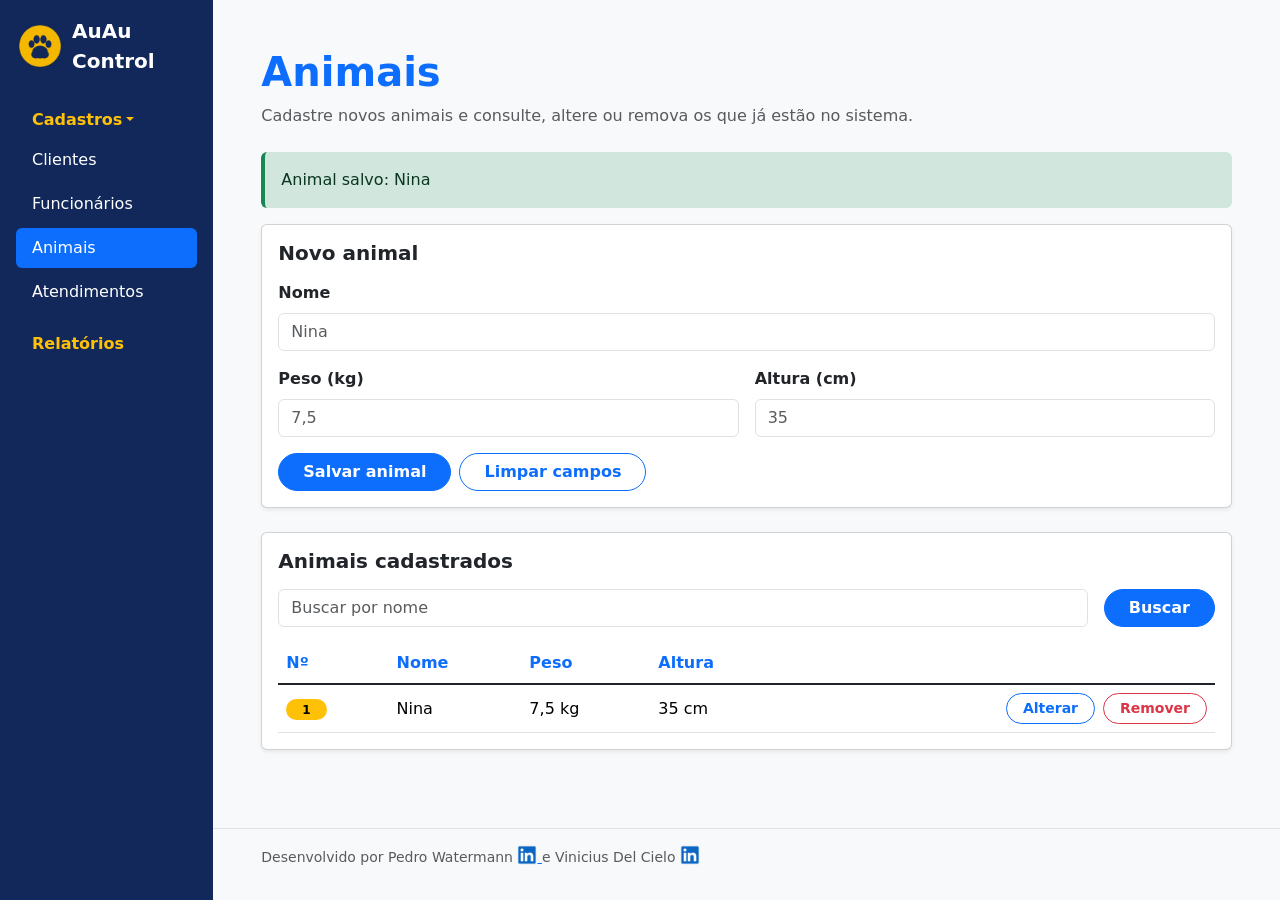
==== pages/animais.html @ a466da97 "Adição de estilização da barra lateral e borda nas sections" ====
<!DOCTYPE html>
<html lang="pt-BR">

<head>
    <meta charset="UTF-8">
    <meta name="viewport" content="width=device-width, initial-scale=1.0">
    <title>Animais | AuAu Control</title>

    <link rel="icon" href="../assets/img/icon.ico" type="image/x-icon">

    <link href="https://cdn.jsdelivr.net/npm/bootstrap@5.3.8/dist/css/bootstrap.min.css" rel="stylesheet">
    <link rel="stylesheet" href="../assets/css/reset.css">
    <link rel="stylesheet" href="../assets/css/variables.css">
    <link rel="stylesheet" href="../assets/css/global.css">
    <link rel="stylesheet" href="../assets/css/components.css">
</head>

<body class="d-md-flex min-vh-100 bg-body-tertiary" data-page="animais" data-path-base="../">
    <aside id="sidebar"></aside>

    <div class="flex-grow-1 d-flex flex-column overflow-x-auto">
        <main class="flex-grow-1 p-4 p-lg-5">
            <header class="mb-4">
                <h1 class="fw-bold text-primary">Animais</h1>
                <p class="text-body-secondary mb-0">Cadastre novos animais e consulte, altere ou remova os que já estão no sistema.</p>
            </header>

            <div class="alert alert-success border-0 border-start border-4 border-success" id="message" role="status">
                <!-- TODO: O texto abaixo é para testar o CSS. Será a view/controller que tornará este campo visível e preenchido (colocar um hidden depois) -->
                Animal salvo: Nina
            </div>

            <section class="card card-body shadow-sm mb-4">
                <h2 class="card-title fs-5 fw-bold mb-3">Novo animal</h2>

                <form id="form-animal" class="row g-3">
                    <input type="text" name="id" id="id" hidden>

                    <div class="col-12">
                        <label class="form-label fw-semibold" for="nome">Nome</label>
                        <input class="form-control" type="text" id="nome" name="nome" placeholder="Nina" required>
                    </div>

                    <div class="col-md-6">
                        <label class="form-label fw-semibold" for="peso">Peso (kg)</label>
                        <input class="form-control" type="number" id="peso" name="peso" placeholder="7,5" min="0" step="0.01" required>
                    </div>

                    <div class="col-md-6">
                        <label class="form-label fw-semibold" for="altura">Altura (cm)</label>
                        <input class="form-control" type="number" id="altura" name="altura" placeholder="35" min="0" step="0.1" required>
                    </div>

                    <div class="col-12 d-flex gap-2">
                        <button type="submit" class="btn btn-primary rounded-pill px-4 fw-bold">Salvar animal</button>
                        <button type="reset" class="btn btn-outline-primary rounded-pill px-4 fw-bold">Limpar campos</button>
                    </div>
                </form>
            </section>

            <section class="card card-body shadow-sm mb-4">
                <h2 class="card-title fs-5 fw-bold mb-3">Animais cadastrados</h2>

                <form role="search">
                    <div class="d-flex gap-3 mb-3">
                        <input class="form-control" type="text" name="busca" id="busca" placeholder="Buscar por nome"
                            aria-label="Buscar por nome">
                        <button class="btn btn-primary rounded-pill px-4 fw-bold">Buscar</button>
                    </div>
                </form>

                <table class="table align-middle mb-0">
                    <thead>
                        <tr>
                            <th class="text-primary">Nº</th>
                            <th class="text-primary">Nome</th>
                            <th class="text-primary">Peso</th>
                            <th class="text-primary">Altura</th>
                            <th class="text-primary"><span class="visually-hidden">Ações</span></th>
                        </tr>
                    </thead>
                    <tbody class="table-group-divider" id="table-animais">
                        <!-- TODO: O conteúdo abaixo é para testar o CSS. Os dados reais serão preenchidos pela view/controller -->
                        <tr>
                            <td><span class="badge rounded-pill text-bg-warning px-3">1</span></td>
                            <td>Nina</td>
                            <td>7,5 kg</td>
                            <td>35 cm</td>
                            <td>
                                <div class="d-flex gap-2 justify-content-end">
                                    <button type="button" class="btn btn-sm btn-outline-primary rounded-pill px-3 fw-semibold">Alterar</button>
                                    <button type="button" class="btn btn-sm btn-outline-danger rounded-pill px-3 fw-semibold">Remover</button>
                                </div>
                            </td>
                        </tr>
                    </tbody>
                </table>
            </section>
        </main>

        <footer class="px-4 px-lg-5 py-3 border-top small text-body-secondary">
            <p>
                Desenvolvido por Pedro Watermann
                <a href="https://www.linkedin.com/in/pedrowatermann" target="_blank" rel="noopener">
                    <img src="../assets/img/LinkedinLogo.png" width="20" height="20" class="align-text-bottom" alt="LinkedIn de Pedro Watermann">
                </a>
                e Vinicius Del Cielo
                <a href="https://www.linkedin.com/in/vin%C3%ADcius-garcia-540246367" target="_blank" rel="noopener">
                    <img src="../assets/img/LinkedinLogo.png" width="20" height="20" class="align-text-bottom" alt="LinkedIn de Vinicius Del Cielo">
                </a>
            </p>
        </footer>
    </div>

    <script src="../src/utils/validacoes.js"></script>
    <script src="../src/utils/formatadores.js"></script>
    <script src="../src/services/storage.js"></script>
    <script src="../src/views/LayoutView.js"></script>
    <script src="../src/models/Animal.js"></script>
    <script src="../src/views/AnimalView.js"></script>
    <script src="../src/controllers/AnimalController.js"></script>
</body>

</html>
---- assets/css/variables.css ----
:root {
  --azul-escuro: #12285A;
}
---- assets/css/components.css ----
aside  {
    background-color: var(--azul-escuro);
}

section {
    box-shadow: 0 -5px 0 var(--azul-escuro);
}
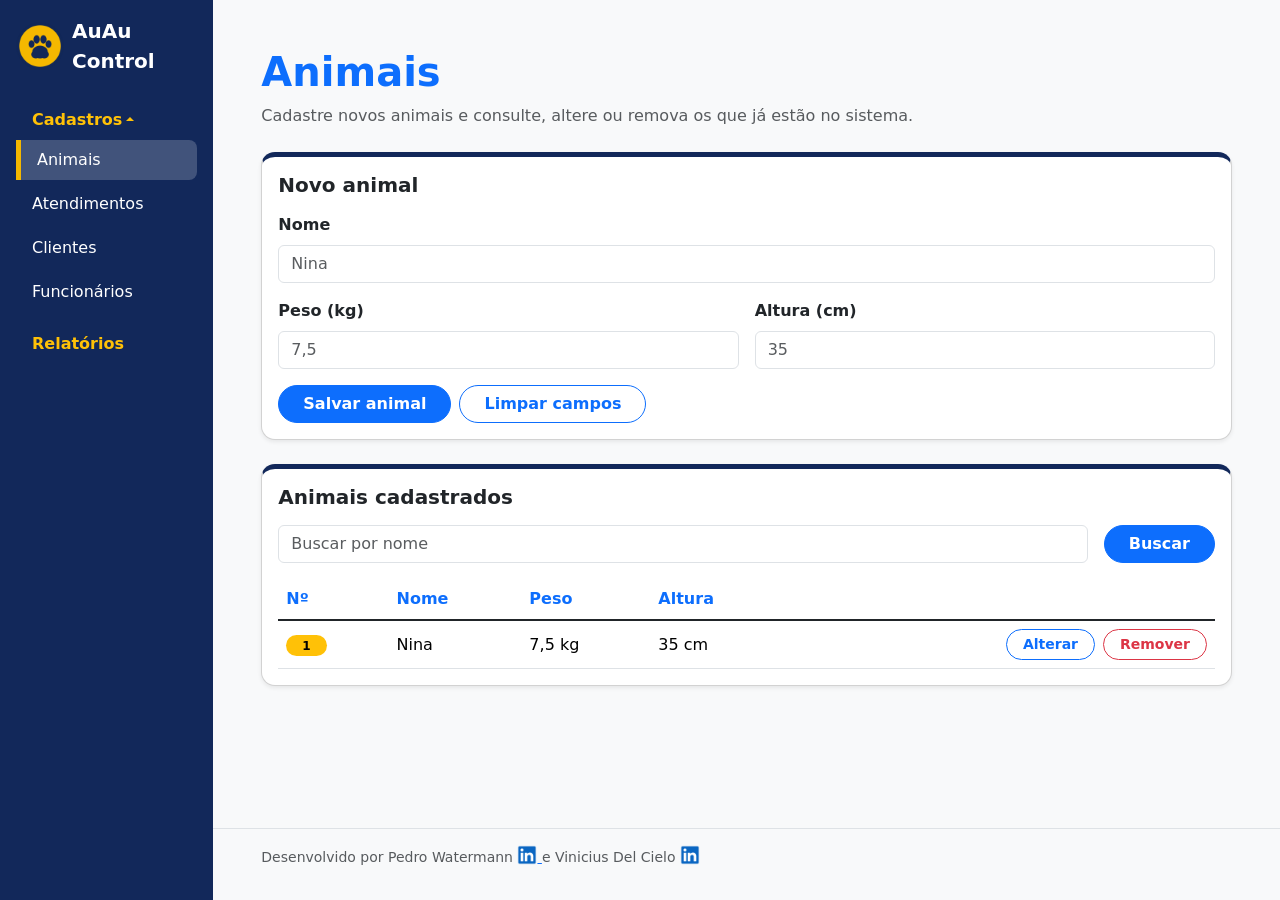
==== commit 93276f24: "Ajustes gerais" ====
--- a/pages/animais.html
+++ b/pages/animais.html
@@ -25,10 +25,7 @@
                 <p class="text-body-secondary mb-0">Cadastre novos animais e consulte, altere ou remova os que já estão no sistema.</p>
             </header>
 
-            <div class="alert alert-success border-0 border-start border-4 border-success" id="message" role="status">
-                <!-- TODO: O texto abaixo é para testar o CSS. Será a view/controller que tornará este campo visível e preenchido (colocar um hidden depois) -->
-                Animal salvo: Nina
-            </div>
+            <div class="alert alert-success border-0 border-start border-4 border-success" id="message" role="status" hidden></div>
 
             <section class="card card-body shadow-sm mb-4">
                 <h2 class="card-title fs-5 fw-bold mb-3">Novo animal</h2>
--- a/assets/css/variables.css
+++ b/assets/css/variables.css
@@ -1,3 +1,4 @@
 :root {
   --azul-escuro: #12285A;
+  --amarelo: #F5B800;
 }
--- a/assets/css/components.css
+++ b/assets/css/components.css
@@ -1,7 +1,30 @@
-aside  {
+@import url("./variables.css");
+
+/* #region Card */
+.card {
+    border-radius: 14px;
+    border-top: 5px solid var(--azul-escuro);
+}
+
+/* #endregion */
+
+/* #region Menu Lateral */
+aside {
     background-color: var(--azul-escuro);
 }
 
-section {
-    box-shadow: 0 -5px 0 var(--azul-escuro);
-}+.nav-pills .nav-link.active {
+    border-radius: 0 8px 8px 0;
+    border-left: 5px solid var(--amarelo);
+    background-color: rgba(255, 255, 255, 0.2)
+}
+
+summary.dropdown-toggle::after {
+    transition: transform 0.2s ease;
+}
+
+details[open]>summary.dropdown-toggle::after {
+    transform: rotate(180deg);
+}
+
+/* #endregion */
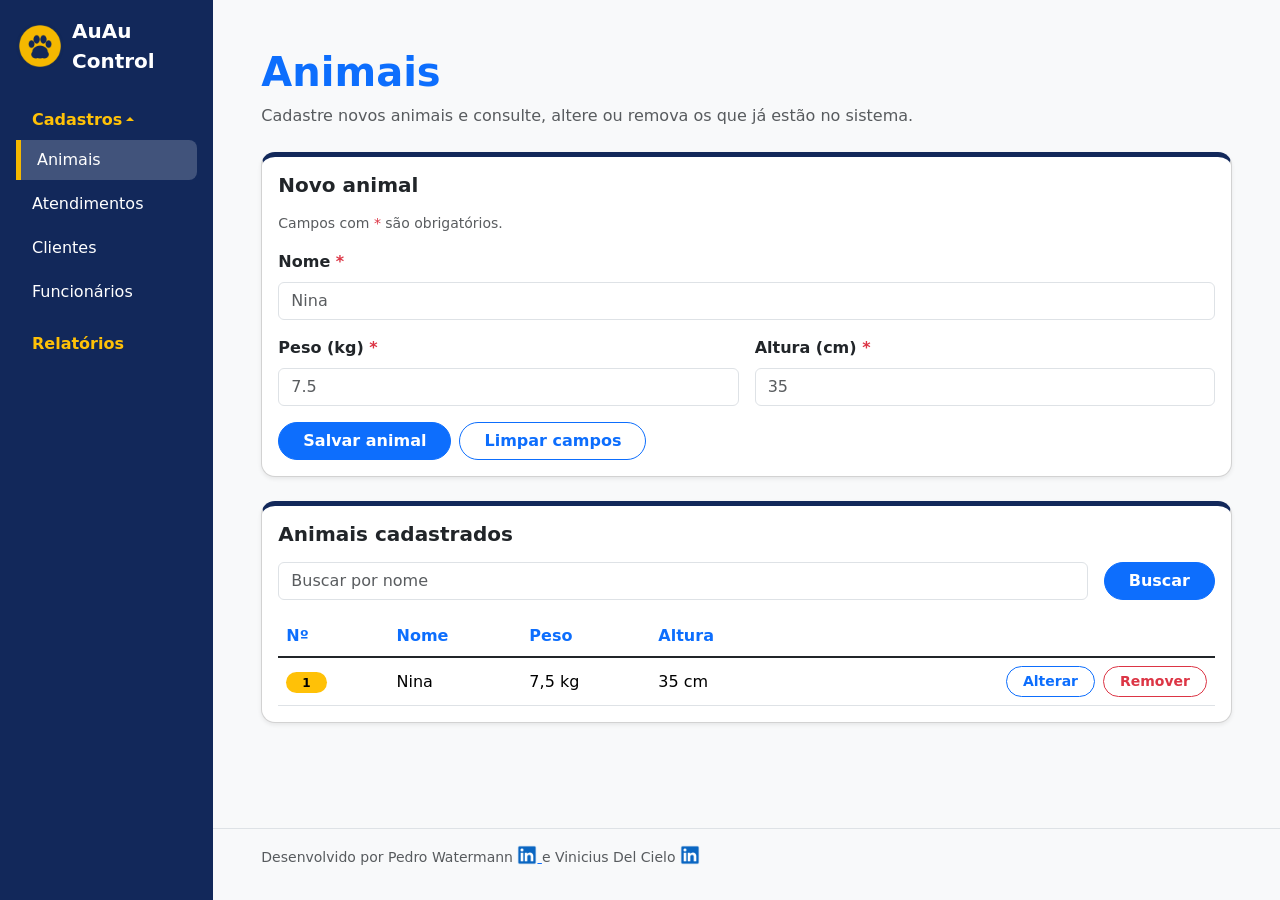
==== commit c0df878c: "Adiciona identificação aos campos obrigatórios dos forms. Adiciona classe para responsividade de tab" ====
--- a/pages/animais.html
+++ b/pages/animais.html
@@ -33,22 +33,24 @@
                 <form id="form-animal" class="row g-3">
                     <input type="text" name="id" id="id" hidden>
 
+                    <p class="col-12 small text-body-secondary mb-0">Campos com <span class="text-danger">*</span> são obrigatórios.</p>
+
                     <div class="col-12">
-                        <label class="form-label fw-semibold" for="nome">Nome</label>
+                        <label class="form-label fw-semibold" for="nome">Nome <span class="text-danger" aria-hidden="true">*</span></label>
                         <input class="form-control" type="text" id="nome" name="nome" placeholder="Nina" required>
                     </div>
 
                     <div class="col-md-6">
-                        <label class="form-label fw-semibold" for="peso">Peso (kg)</label>
-                        <input class="form-control" type="number" id="peso" name="peso" placeholder="7,5" min="0" step="0.01" required>
+                        <label class="form-label fw-semibold" for="peso">Peso (kg) <span class="text-danger" aria-hidden="true">*</span></label>
+                        <input class="form-control" type="number" id="peso" name="peso" placeholder="7.5" min="0" step="0.01" required>
                     </div>
 
                     <div class="col-md-6">
-                        <label class="form-label fw-semibold" for="altura">Altura (cm)</label>
+                        <label class="form-label fw-semibold" for="altura">Altura (cm) <span class="text-danger" aria-hidden="true">*</span></label>
                         <input class="form-control" type="number" id="altura" name="altura" placeholder="35" min="0" step="0.1" required>
                     </div>
 
-                    <div class="col-12 d-flex gap-2">
+                    <div class="col-12 d-flex flex-column flex-sm-row gap-2">
                         <button type="submit" class="btn btn-primary rounded-pill px-4 fw-bold">Salvar animal</button>
                         <button type="reset" class="btn btn-outline-primary rounded-pill px-4 fw-bold">Limpar campos</button>
                     </div>
@@ -59,39 +61,41 @@
                 <h2 class="card-title fs-5 fw-bold mb-3">Animais cadastrados</h2>
 
                 <form role="search">
-                    <div class="d-flex gap-3 mb-3">
+                    <div class="d-flex flex-column flex-sm-row gap-2 gap-sm-3 mb-3">
                         <input class="form-control" type="text" name="busca" id="busca" placeholder="Buscar por nome"
                             aria-label="Buscar por nome">
                         <button class="btn btn-primary rounded-pill px-4 fw-bold">Buscar</button>
                     </div>
                 </form>
 
-                <table class="table align-middle mb-0">
-                    <thead>
-                        <tr>
-                            <th class="text-primary">Nº</th>
-                            <th class="text-primary">Nome</th>
-                            <th class="text-primary">Peso</th>
-                            <th class="text-primary">Altura</th>
-                            <th class="text-primary"><span class="visually-hidden">Ações</span></th>
-                        </tr>
-                    </thead>
-                    <tbody class="table-group-divider" id="table-animais">
-                        <!-- TODO: O conteúdo abaixo é para testar o CSS. Os dados reais serão preenchidos pela view/controller -->
-                        <tr>
-                            <td><span class="badge rounded-pill text-bg-warning px-3">1</span></td>
-                            <td>Nina</td>
-                            <td>7,5 kg</td>
-                            <td>35 cm</td>
-                            <td>
-                                <div class="d-flex gap-2 justify-content-end">
-                                    <button type="button" class="btn btn-sm btn-outline-primary rounded-pill px-3 fw-semibold">Alterar</button>
-                                    <button type="button" class="btn btn-sm btn-outline-danger rounded-pill px-3 fw-semibold">Remover</button>
-                                </div>
-                            </td>
-                        </tr>
-                    </tbody>
-                </table>
+                <div class="table-responsive">
+                    <table class="table align-middle mb-0">
+                        <thead>
+                            <tr>
+                                <th class="text-primary">Nº</th>
+                                <th class="text-primary">Nome</th>
+                                <th class="text-primary">Peso</th>
+                                <th class="text-primary">Altura</th>
+                                <th class="text-primary"><span class="visually-hidden">Ações</span></th>
+                            </tr>
+                        </thead>
+                        <tbody class="table-group-divider" id="table-animais">
+                            <!-- TODO: O conteúdo abaixo é para testar o CSS. Os dados reais serão preenchidos pela view/controller -->
+                            <tr>
+                                <td><span class="badge rounded-pill text-bg-warning px-3">1</span></td>
+                                <td>Nina</td>
+                                <td>7,5 kg</td>
+                                <td>35 cm</td>
+                                <td>
+                                    <div class="d-flex gap-2 justify-content-end">
+                                        <button type="button" class="btn btn-sm btn-outline-primary rounded-pill px-3 fw-semibold">Alterar</button>
+                                        <button type="button" class="btn btn-sm btn-outline-danger rounded-pill px-3 fw-semibold">Remover</button>
+                                    </div>
+                                </td>
+                            </tr>
+                        </tbody>
+                    </table>
+                </div>
             </section>
         </main>
 
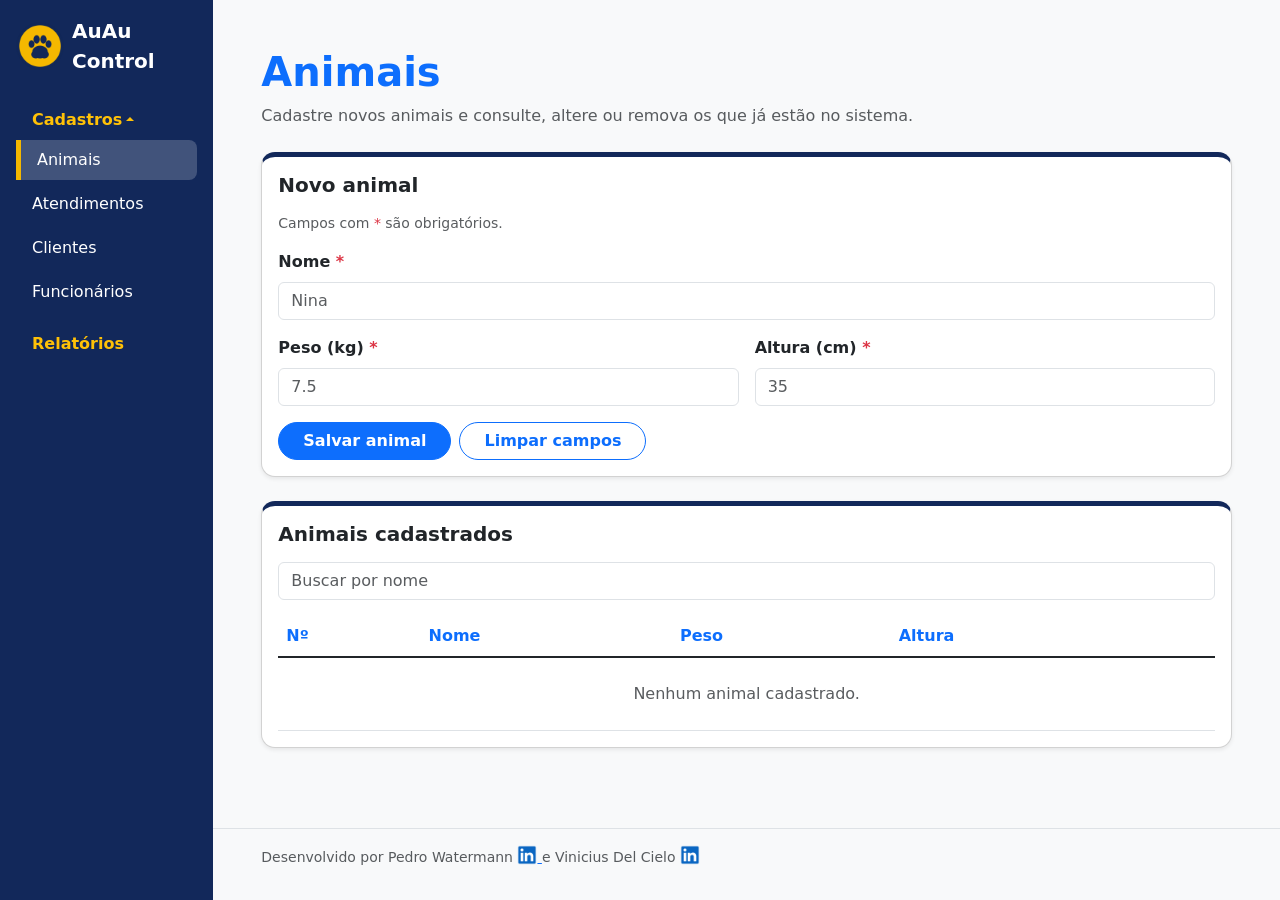
==== commit 105cff4a: "CRUD completo de animais e clientes - Armazenamento e métodos estáticos nos models Animal e Cliente " ====
--- a/pages/animais.html
+++ b/pages/animais.html
@@ -25,12 +25,12 @@
                 <p class="text-body-secondary mb-0">Cadastre novos animais e consulte, altere ou remova os que já estão no sistema.</p>
             </header>
 
-            <div class="alert alert-success border-0 border-start border-4 border-success" id="message" role="status" hidden></div>
+            <div class="alert alert-success border-0 border-start border-4 border-success shadow fade position-fixed top-0 end-0 m-3 z-3" id="message" role="status" hidden></div>
 
             <section class="card card-body shadow-sm mb-4">
-                <h2 class="card-title fs-5 fw-bold mb-3">Novo animal</h2>
+                <h2 class="card-title fs-5 fw-bold mb-3" data-texto-edicao="Alterar animal">Novo animal</h2>
 
-                <form id="form-animal" class="row g-3">
+                <form id="form-animal" class="row g-3" novalidate>
                     <input type="text" name="id" id="id" hidden>
 
                     <p class="col-12 small text-body-secondary mb-0">Campos com <span class="text-danger">*</span> são obrigatórios.</p>
@@ -51,8 +51,8 @@
                     </div>
 
                     <div class="col-12 d-flex flex-column flex-sm-row gap-2">
-                        <button type="submit" class="btn btn-primary rounded-pill px-4 fw-bold">Salvar animal</button>
-                        <button type="reset" class="btn btn-outline-primary rounded-pill px-4 fw-bold">Limpar campos</button>
+                        <button type="submit" class="btn btn-primary rounded-pill px-4 fw-bold" data-texto-edicao="Salvar alterações">Salvar animal</button>
+                        <button type="reset" class="btn btn-outline-primary rounded-pill px-4 fw-bold" data-texto-edicao="Cancelar">Limpar campos</button>
                     </div>
                 </form>
             </section>
@@ -62,9 +62,7 @@
 
                 <form role="search">
                     <div class="d-flex flex-column flex-sm-row gap-2 gap-sm-3 mb-3">
-                        <input class="form-control" type="text" name="busca" id="busca" placeholder="Buscar por nome"
-                            aria-label="Buscar por nome">
-                        <button class="btn btn-primary rounded-pill px-4 fw-bold">Buscar</button>
+                        <input class="form-control" type="text" name="busca" id="busca" placeholder="Buscar por nome" aria-label="Buscar por nome">
                     </div>
                 </form>
 
@@ -79,21 +77,7 @@
                                 <th class="text-primary"><span class="visually-hidden">Ações</span></th>
                             </tr>
                         </thead>
-                        <tbody class="table-group-divider" id="table-animais">
-                            <!-- TODO: O conteúdo abaixo é para testar o CSS. Os dados reais serão preenchidos pela view/controller -->
-                            <tr>
-                                <td><span class="badge rounded-pill text-bg-warning px-3">1</span></td>
-                                <td>Nina</td>
-                                <td>7,5 kg</td>
-                                <td>35 cm</td>
-                                <td>
-                                    <div class="d-flex gap-2 justify-content-end">
-                                        <button type="button" class="btn btn-sm btn-outline-primary rounded-pill px-3 fw-semibold">Alterar</button>
-                                        <button type="button" class="btn btn-sm btn-outline-danger rounded-pill px-3 fw-semibold">Remover</button>
-                                    </div>
-                                </td>
-                            </tr>
-                        </tbody>
+                        <tbody class="table-group-divider" id="table-animais"></tbody>
                     </table>
                 </div>
             </section>
@@ -117,6 +101,8 @@
     <script src="../src/utils/formatadores.js"></script>
     <script src="../src/services/storage.js"></script>
     <script src="../src/views/LayoutView.js"></script>
+    <script src="../src/views/FormularioView.js"></script>
+    <script src="../src/views/ModalView.js"></script>
     <script src="../src/models/Animal.js"></script>
     <script src="../src/views/AnimalView.js"></script>
     <script src="../src/controllers/AnimalController.js"></script>
--- a/assets/css/components.css
+++ b/assets/css/components.css
@@ -27,4 +27,48 @@
     transform: rotate(180deg);
 }
 
+/* #endregion */
+
+/* #region Modal */
+dialog {
+    width: min(28rem, calc(100% - 2rem));
+}
+
+dialog::backdrop {
+    background-color: rgba(from var(--azul-escuro) r g b / 0.5);
+}
+
+/* #endregion */
+
+/* #region Impressão */
+@media print {
+
+    .table-responsive,
+    .overflow-x-auto {
+        overflow: visible !important;
+    }
+
+    main {
+        padding: 0 !important;
+    }
+
+    .card {
+        border: 0;
+        padding: 0 !important;
+        box-shadow: none !important;
+    }
+
+    .table {
+        font-size: 10pt;
+    }
+
+    .table tr {
+        break-inside: avoid;
+    }
+
+    .badge {
+        print-color-adjust: exact;
+    }
+}
+
 /* #endregion */
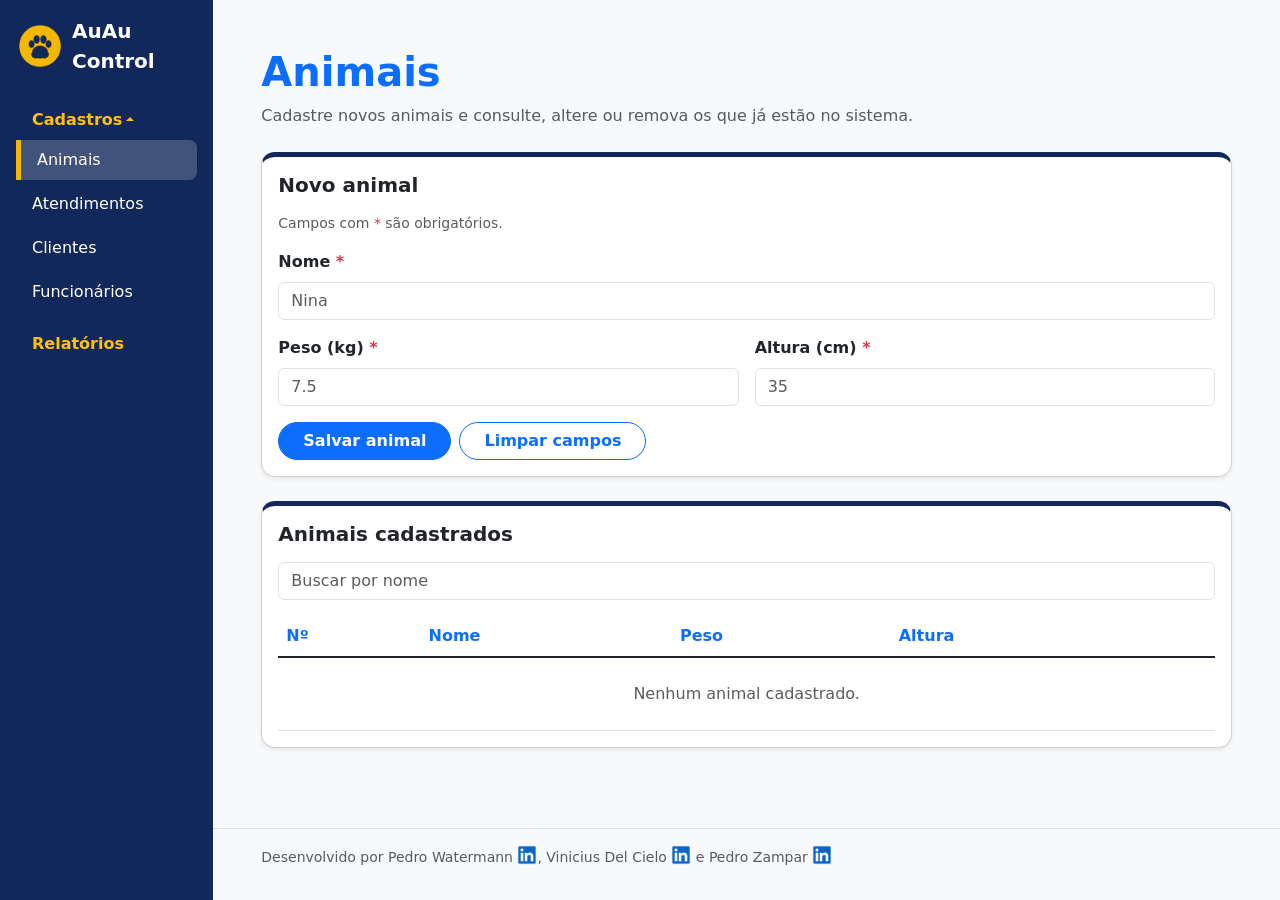
==== commit 98a8436a: "Correção de bug no rodapé: logo do linkedin com underline do lado + implementação de página de cadas" ====
--- a/pages/animais.html
+++ b/pages/animais.html
@@ -86,13 +86,9 @@
         <footer class="px-4 px-lg-5 py-3 border-top small text-body-secondary">
             <p>
                 Desenvolvido por Pedro Watermann
-                <a href="https://www.linkedin.com/in/pedrowatermann" target="_blank" rel="noopener">
-                    <img src="../assets/img/LinkedinLogo.png" width="20" height="20" class="align-text-bottom" alt="LinkedIn de Pedro Watermann">
-                </a>
-                e Vinicius Del Cielo
-                <a href="https://www.linkedin.com/in/vin%C3%ADcius-garcia-540246367" target="_blank" rel="noopener">
-                    <img src="../assets/img/LinkedinLogo.png" width="20" height="20" class="align-text-bottom" alt="LinkedIn de Vinicius Del Cielo">
-                </a>
+                <a href="https://www.linkedin.com/in/pedrowatermann" target="_blank" rel="noopener"><img src="../assets/img/LinkedinLogo.png" width="20" height="20" class="align-text-bottom" alt="LinkedIn de Pedro Watermann"></a>, Vinicius Del Cielo
+                <a href="https://www.linkedin.com/in/vin%C3%ADcius-garcia-540246367" target="_blank" rel="noopener"><img src="../assets/img/LinkedinLogo.png" width="20" height="20" class="align-text-bottom" alt="LinkedIn de Vinicius Del Cielo"></a> e Pedro Zampar
+                <a href="https://www.linkedin.com/in/pedro-luiz-pereira-zampar-533724269" target="_blank" rel="noopener"><img src="../assets/img/LinkedinLogo.png" width="20" height="20" class="align-text-bottom" alt="LinkedIn de Pedro Zampar"></a>
             </p>
         </footer>
     </div>
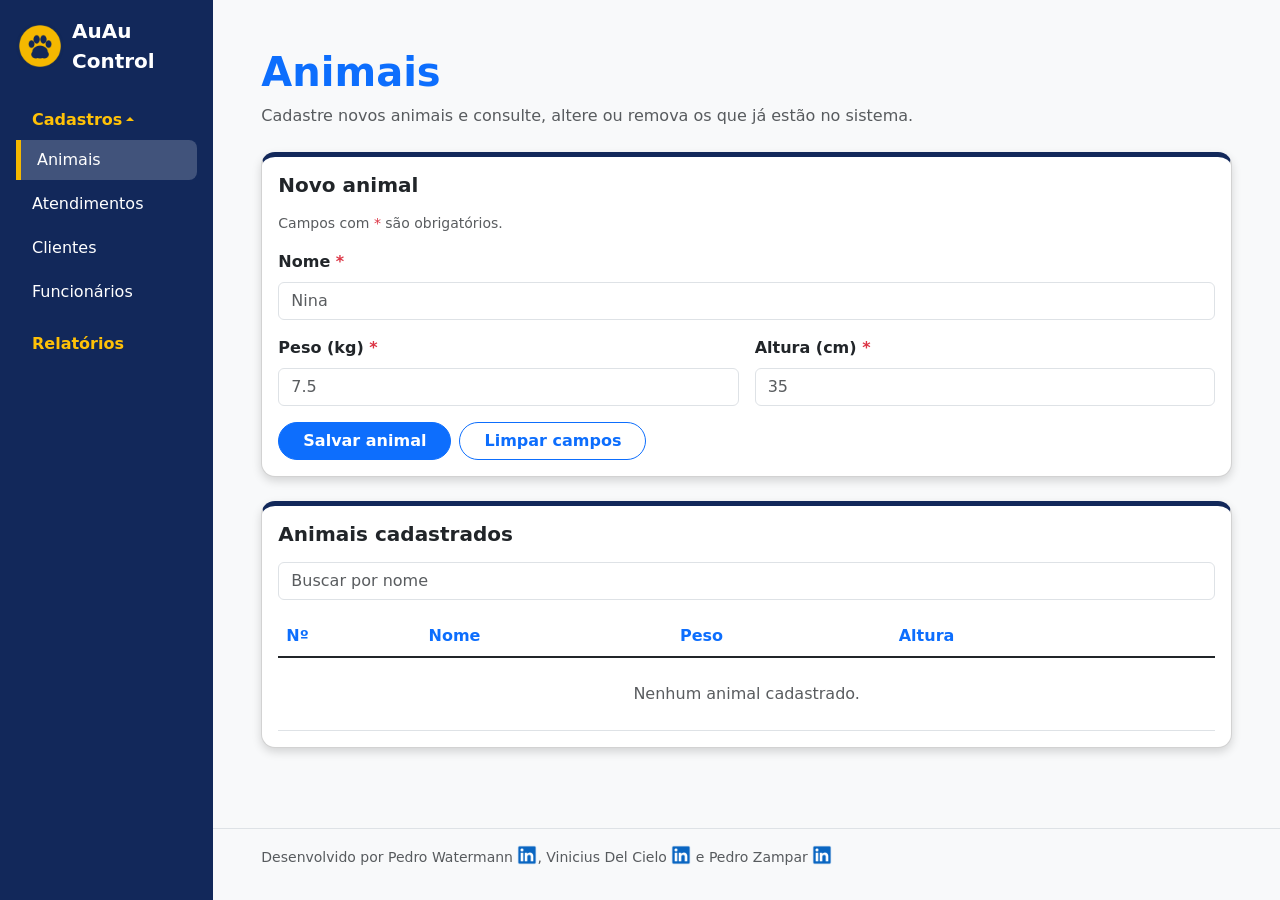
==== commit b8721c24: "Ajustes de UI, relatórios e atendimentos - Ícones do Bootstrap no botão do menu (navbar-toggler-icon" ====
--- a/pages/animais.html
+++ b/pages/animais.html
@@ -9,9 +9,7 @@
     <link rel="icon" href="../assets/img/icon.ico" type="image/x-icon">
 
     <link href="https://cdn.jsdelivr.net/npm/bootstrap@5.3.8/dist/css/bootstrap.min.css" rel="stylesheet">
-    <link rel="stylesheet" href="../assets/css/reset.css">
     <link rel="stylesheet" href="../assets/css/variables.css">
-    <link rel="stylesheet" href="../assets/css/global.css">
     <link rel="stylesheet" href="../assets/css/components.css">
 </head>
 
--- a/assets/css/variables.css
+++ b/assets/css/variables.css
@@ -1,4 +1,6 @@
 :root {
   --azul-escuro: #12285A;
   --amarelo: #F5B800;
-}+  --sombra: rgba(0, 0, 0, 0.344);
+  --bs-box-shadow-sm: 0 .25rem .6rem rgba(0, 0, 0, 0.150);
+}
--- a/assets/css/components.css
+++ b/assets/css/components.css
@@ -4,6 +4,15 @@
 .card {
     border-radius: 14px;
     border-top: 5px solid var(--azul-escuro);
+}
+
+.inicio .card {
+    transition: transform .2s ease, box-shadow .2s ease; /* Adiciona transição às propriedades transform e box-shadow, com duração de 0,2s com animação ease-in e ease-out (ease) */
+}
+
+.inicio .card:hover { /* Quando passar o mouse em cima */
+    transform: translateY(-4px); /* Alterar a prosição do elemento no eixo y em 4px para cima (-4px) */
+    box-shadow: 0 8px 18px rgba(from var(--sombra) r g b / 0.25) !important; /* Aumenta a sombra do card */
 }
 
 /* #endregion */
@@ -23,7 +32,7 @@
     transition: transform 0.2s ease;
 }
 
-details[open]>summary.dropdown-toggle::after {
+details[open]>summary.dropdown-toggle::after { /* Valida se a lista está aberta */
     transform: rotate(180deg);
 }
 
@@ -31,7 +40,7 @@
 
 /* #region Modal */
 dialog {
-    width: min(28rem, calc(100% - 2rem));
+    width: min(28rem, calc(100% - 2rem)); 
 }
 
 dialog::backdrop {
@@ -43,8 +52,7 @@
 /* #region Impressão */
 @media print {
 
-    .table-responsive,
-    .overflow-x-auto {
+    .table-responsive, .overflow-x-auto {
         overflow: visible !important;
     }
 
@@ -63,7 +71,7 @@
     }
 
     .table tr {
-        break-inside: avoid;
+        break-inside: avoid; /* Não permite quebra do conteúdo da linha entre diferentes páginas */
     }
 
     .badge {
@@ -71,4 +79,48 @@
     }
 }
 
+/* #endregion */
+
+/* #region Menu no celular */
+@media (max-width: 767.98px) {
+    aside {
+        position: sticky;
+        top: 0;
+        z-index: 1045;
+    }
+
+    #menu-principal {
+        position: fixed;
+        top: 80px;
+        left: 0;
+        bottom: 0;
+        width: min(80vw, 18rem);
+        padding: 1rem;
+        overflow-y: auto;
+        background-color: var(--azul-escuro);
+        transform: translateX(-100%);
+        visibility: hidden;
+        transition: transform .25s ease, visibility .25s;
+    }
+
+    #menu-principal.aberto {
+        transform: translateX(0);
+        visibility: visible;
+    }
+
+    #menu-fundo {
+        position: fixed;
+        inset: 0;
+        z-index: 1040;
+        background-color: rgba(from var(--azul-escuro) r g b / 0.5);
+        opacity: 0;
+        pointer-events: none;
+        transition: opacity .25s ease;
+    }
+
+    #menu-fundo.aberto {
+        opacity: 1;
+        pointer-events: auto;
+    }
+}
 /* #endregion */
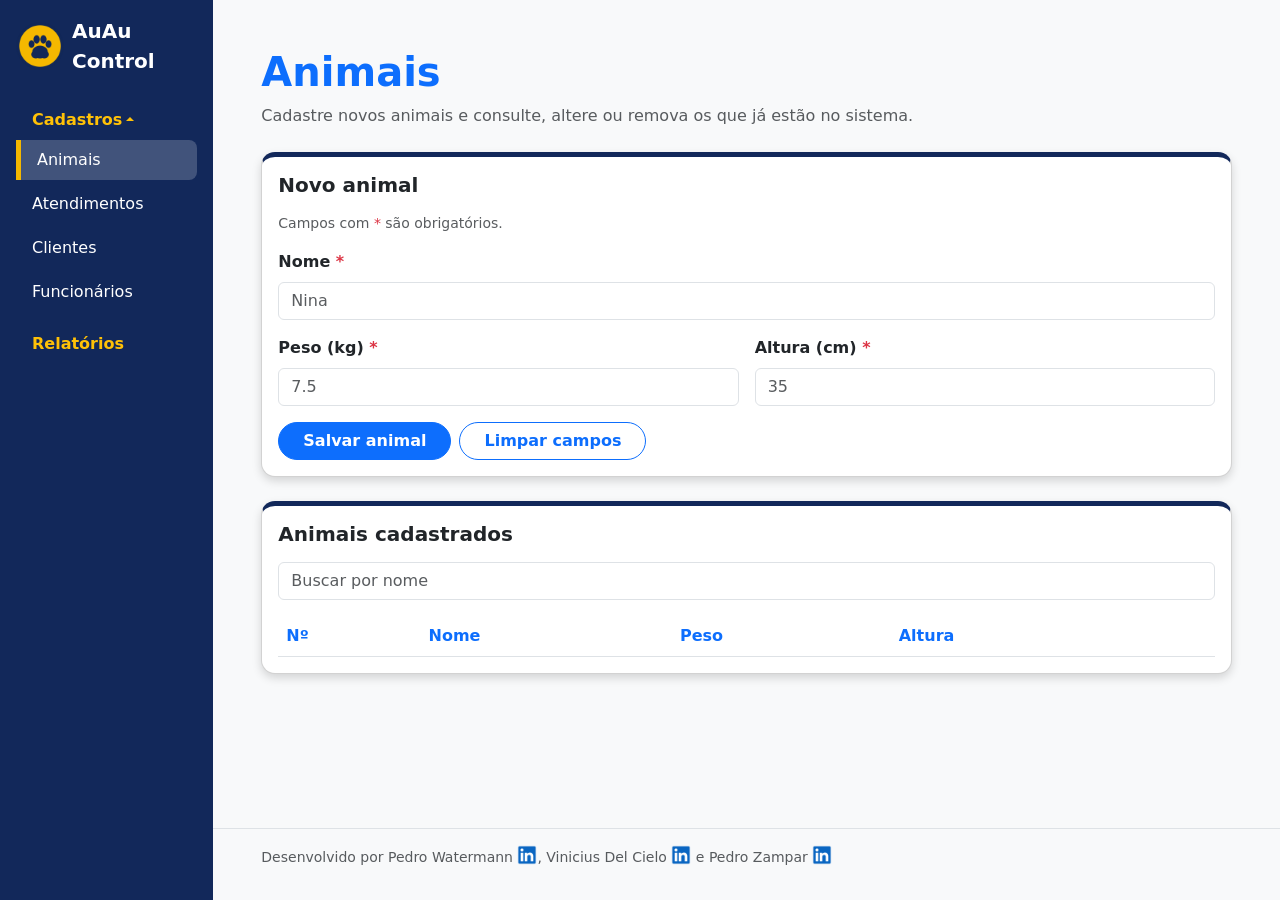
==== commit c7bb6637: "Integra a tela de clientes com o backend PHP" ====
--- a/pages/animais.html
+++ b/pages/animais.html
@@ -93,7 +93,7 @@
 
     <script src="../src/utils/validacoes.js"></script>
     <script src="../src/utils/formatadores.js"></script>
-    <script src="../src/services/storage.js"></script>
+    <script src="../src/services/api.js"></script>
     <script src="../src/views/LayoutView.js"></script>
     <script src="../src/views/FormularioView.js"></script>
     <script src="../src/views/ModalView.js"></script>
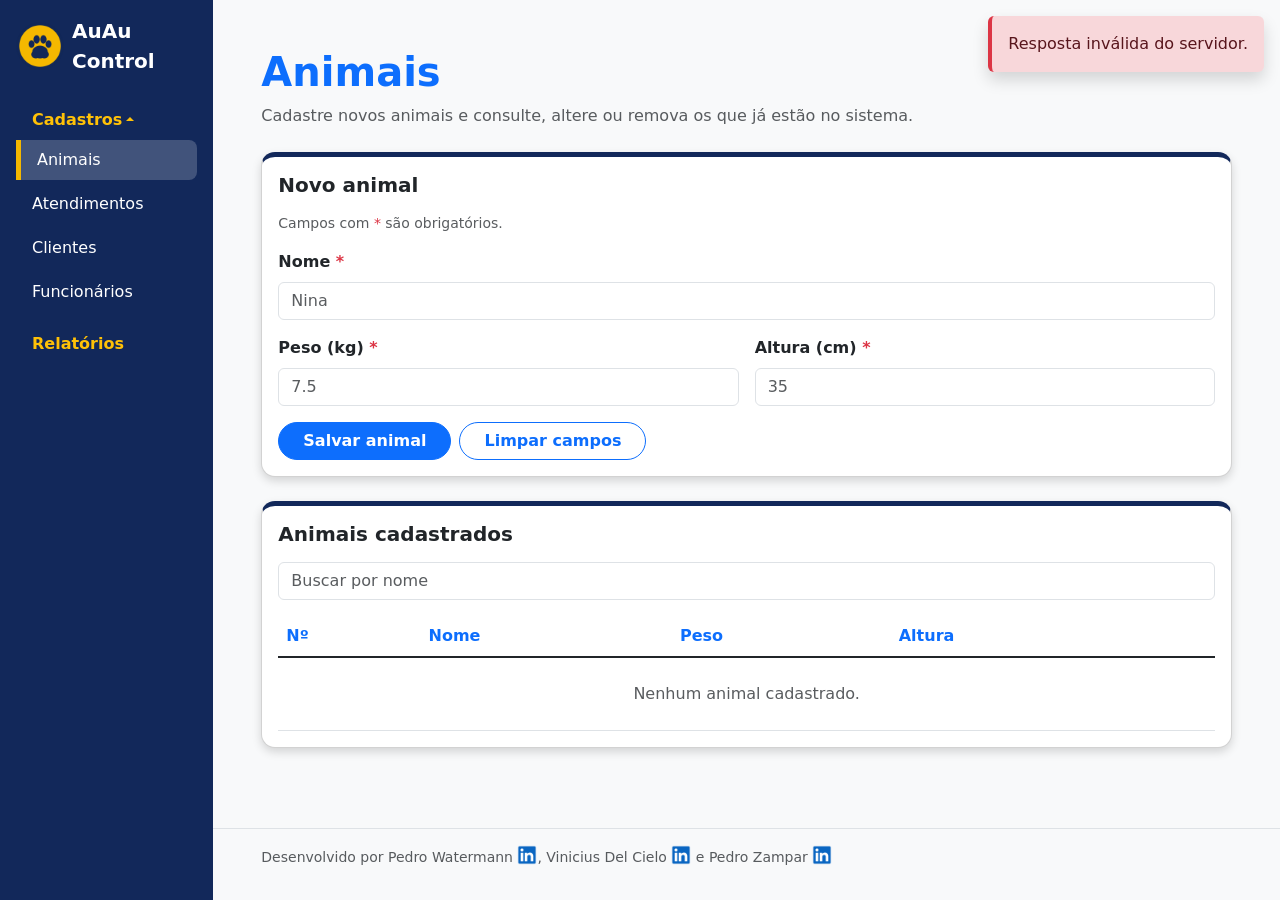
==== commit 1605020f: "* Ajustes finais" ====
--- a/pages/animais.html
+++ b/pages/animais.html
@@ -40,7 +40,7 @@
 
                     <div class="col-md-6">
                         <label class="form-label fw-semibold" for="peso">Peso (kg) <span class="text-danger" aria-hidden="true">*</span></label>
-                        <input class="form-control" type="number" id="peso" name="peso" placeholder="7.5" min="0" step="0.01" required>
+                        <input class="form-control" type="number" id="peso" name="peso" placeholder="7.5" min="0" max="9999.99" step="0.01" required>
                     </div>
 
                     <div class="col-md-6">
